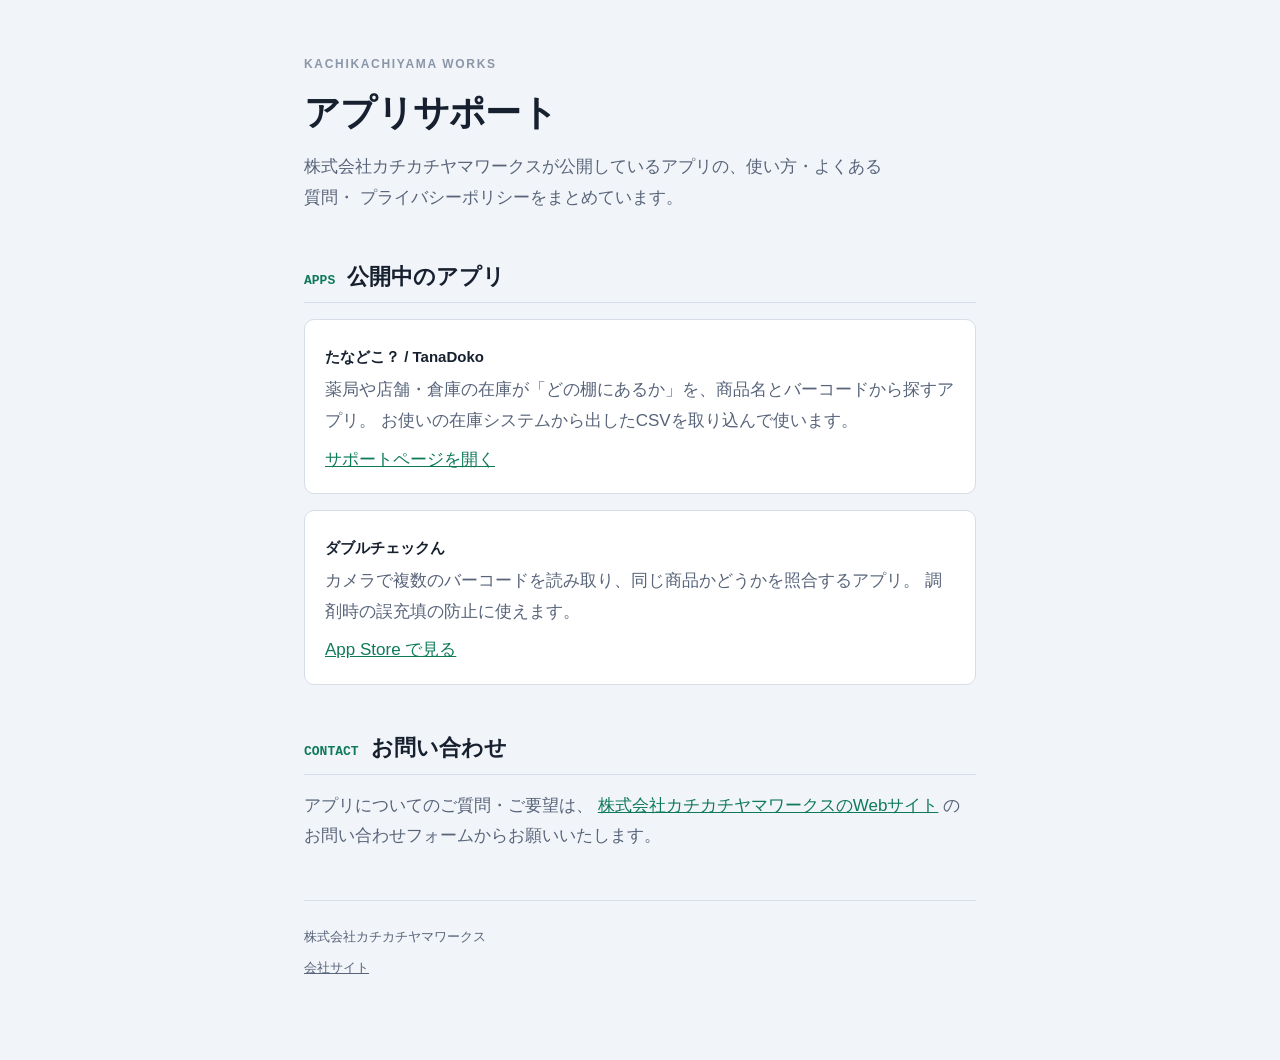
==== index.html @ bb8a9118 "feat: アプリサポートサイトを作成（たなどこ？のサポート・プライバシーポリシー・CSVガイド） App Store に登録するサポートURLとプライバシーポリシーURLの置き場所。 これまで Cl" ====
<!doctype html>
<html lang="ja">
<head>
<meta charset="utf-8">
<meta name="viewport" content="width=device-width,initial-scale=1">
<title>アプリサポート | 株式会社カチカチヤマワークス</title>
<meta name="description" content="株式会社カチカチヤマワークスが公開しているスマートフォンアプリのサポートページとプライバシーポリシーをまとめています。">
<link rel="stylesheet" href="/assets/style.css">
</head>
<body>
<div class="wrap">

  <header>
    <p class="eyebrow">KACHIKACHIYAMA WORKS</p>
    <h1>アプリサポート</h1>
    <p class="lede">
      株式会社カチカチヤマワークスが公開しているアプリの、使い方・よくある質問・
      プライバシーポリシーをまとめています。
    </p>
  </header>

  <section>
    <div class="sec-head">
      <span class="sec-num">APPS</span>
      <h2>公開中のアプリ</h2>
    </div>

    <div class="card">
      <h3>たなどこ？ / TanaDoko</h3>
      <p>
        薬局や店舗・倉庫の在庫が「どの棚にあるか」を、商品名とバーコードから探すアプリ。
        お使いの在庫システムから出したCSVを取り込んで使います。
      </p>
      <p>
        <a href="/tanadoko/">サポートページを開く</a>
      </p>
    </div>

    <div class="card">
      <h3>ダブルチェックん</h3>
      <p>
        カメラで複数のバーコードを読み取り、同じ商品かどうかを照合するアプリ。
        調剤時の誤充填の防止に使えます。
      </p>
      <p>
        <a href="https://apps.apple.com/jp/app/id6760579542">App Store で見る</a>
      </p>
    </div>
  </section>

  <section>
    <div class="sec-head">
      <span class="sec-num">CONTACT</span>
      <h2>お問い合わせ</h2>
    </div>
    <p>
      アプリについてのご質問・ご要望は、
      <a href="https://www.kachikachiyamaworks.com/">株式会社カチカチヤマワークスのWebサイト</a>
      のお問い合わせフォームからお願いいたします。
    </p>
  </section>

  <footer>
    <p>株式会社カチカチヤマワークス</p>
    <p><a href="https://www.kachikachiyamaworks.com/">会社サイト</a></p>
  </footer>

</div>
</body>
</html>
---- assets/style.css ----
/* 株式会社カチカチヤマワークス アプリサポートサイト 共通スタイル
 *
 * 配色は「たなどこ？」のアプリ内デザイン（ネイビー＋ミント）に合わせてある。
 * 明るいテーマを基準に定義し、ダークは変数だけ差し替える。 */

:root {
  --ground: #F1F4F8;
  --surface: #FFFFFF;
  --surface-sunk: #E8ECF3;
  --ink: #16202F;
  --ink-muted: #58647A;
  --ink-faint: #8B96A8;
  --line: #D6DDE7;
  --line-strong: #AEB9C8;
  --mint: #0E7A5A;
  --mint-soft: #DFF3EC;
  --mint-line: #7FCBB2;
  --amber: #8A5610;
  --amber-soft: #FAEFDA;
  --amber-line: #D9A85E;
  --btn-bg: #0F1A30;
  --btn-fg: #F4F7FB;
  --pair-a: #DFF3EC;
  --pair-a-line: #7FCBB2;
  --pair-b: #E3EBF9;
  --pair-b-line: #93B4E2;
  --shadow: 0 1px 2px rgba(15, 26, 48, .06), 0 8px 24px rgba(15, 26, 48, .07);

  --step: clamp(1rem, .82rem + .75vw, 1.0625rem);
  --sans: "Hiragino Sans", "Hiragino Kaku Gothic ProN", "Yu Gothic Medium",
          "Yu Gothic", "Noto Sans JP", -apple-system, BlinkMacSystemFont,
          "Segoe UI", Roboto, sans-serif;
  --mono: ui-monospace, SFMono-Regular, "SF Mono", Menlo, Consolas,
          "Courier New", "Hiragino Sans", monospace;
}

@media (prefers-color-scheme: dark) {
  :root {
    --ground: #0B1320;
    --surface: #141F31;
    --surface-sunk: #0F1A2A;
    --ink: #E6ECF4;
    --ink-muted: #9AA7BA;
    --ink-faint: #6E7C91;
    --line: #263449;
    --line-strong: #3A4B65;
    --mint: #52D3A8;
    --mint-soft: #10352B;
    --mint-line: #2C7A61;
    --amber: #EDAE4E;
    --amber-soft: #33260F;
    --amber-line: #7A5A22;
    --btn-bg: #52D3A8;
    --btn-fg: #06201A;
    --pair-a: #10352B;
    --pair-a-line: #2C7A61;
    --pair-b: #15263D;
    --pair-b-line: #3A5C85;
    --shadow: 0 1px 2px rgba(0, 0, 0, .4), 0 8px 24px rgba(0, 0, 0, .35);
  }
}

* { box-sizing: border-box; }

html { color-scheme: light dark; }

body {
  margin: 0;
  background: var(--ground);
  color: var(--ink);
  font-family: var(--sans);
  font-size: var(--step);
  line-height: 1.8;
  -webkit-font-smoothing: antialiased;
}

.wrap {
  max-width: 46rem;
  margin: 0 auto;
  padding: clamp(1.5rem, 1rem + 3vw, 3.5rem) clamp(1rem, .6rem + 2vw, 2rem) 5rem;
  display: flex;
  flex-direction: column;
  gap: clamp(2rem, 1.5rem + 2vw, 3rem);
}

h1, h2, h3 { text-wrap: balance; margin: 0; line-height: 1.4; }
p, ul, ol { margin: 0; }
p { color: var(--ink-muted); }
strong { color: var(--ink); font-weight: 700; }
a { color: var(--mint); }
a:focus-visible { outline: 2px solid var(--mint); outline-offset: 2px; border-radius: 3px; }
code { font-family: var(--mono); font-size: .875em; }

.eyebrow {
  font-size: .75rem;
  font-weight: 700;
  letter-spacing: .14em;
  color: var(--ink-faint);
  margin: 0 0 .75rem;
}

h1 {
  font-size: clamp(1.625rem, 1.3rem + 1.8vw, 2.25rem);
  font-weight: 800;
  letter-spacing: -.02em;
}

.lede { color: var(--ink-muted); margin-top: .875rem; max-width: 34em; }
.meta { font-family: var(--mono); font-size: .8125rem; color: var(--ink-faint); margin-top: 1rem; }

/* パンくず */
.crumbs { font-size: .8125rem; color: var(--ink-faint); }
.crumbs a { color: var(--ink-muted); text-decoration: none; }
.crumbs a:hover { text-decoration: underline; }

section { display: flex; flex-direction: column; gap: 1rem; }

.sec-head {
  display: flex;
  align-items: baseline;
  gap: .75rem;
  padding-bottom: .625rem;
  border-bottom: 1px solid var(--line);
}

.sec-num {
  font-family: var(--mono);
  font-size: .8125rem;
  font-weight: 700;
  color: var(--mint);
  flex: none;
}

h2 { font-size: clamp(1.125rem, 1rem + .6vw, 1.375rem); font-weight: 700; }
h3 { font-size: .9375rem; font-weight: 700; margin-top: .5rem; }

ul, ol { padding-left: 1.25rem; display: flex; flex-direction: column; gap: .375rem; }
li { color: var(--ink-muted); }

.card {
  background: var(--surface);
  border: 1px solid var(--line);
  border-radius: 10px;
  padding: 1.125rem 1.25rem;
  display: flex;
  flex-direction: column;
  gap: .5rem;
}

.callout {
  border-left: 3px solid var(--mint-line);
  background: var(--mint-soft);
  padding: .875rem 1.125rem;
  border-radius: 0 8px 8px 0;
}
.callout p { color: var(--ink); }

.note {
  border-left: 3px solid var(--amber-line);
  background: var(--amber-soft);
  padding: .875rem 1.125rem;
  border-radius: 0 8px 8px 0;
  font-size: .9375rem;
}
.note p, .note { color: var(--ink); }

.btn {
  font: inherit;
  font-weight: 700;
  align-self: flex-start;
  background: var(--btn-bg);
  color: var(--btn-fg);
  border: 1px solid var(--btn-bg);
  border-radius: 8px;
  padding: .625rem 1.25rem;
  text-decoration: none;
  cursor: pointer;
  transition: opacity .12s ease;
}
.btn:hover { opacity: .9; }
.btn:focus-visible { outline: 2px solid var(--mint); outline-offset: 3px; }

pre {
  margin: 0;
  padding: .875rem 1rem;
  background: var(--surface-sunk);
  border: 1px solid var(--line);
  border-radius: 8px;
  overflow-x: auto;
  font-family: var(--mono);
  font-size: .8125rem;
  line-height: 1.7;
  color: var(--ink);
}

.table-scroll { overflow-x: auto; }

table {
  border-collapse: collapse;
  width: 100%;
  min-width: 30rem;
  font-size: .9375rem;
  background: var(--surface);
  border: 1px solid var(--line-strong);
  border-radius: 8px;
  overflow: hidden;
}
th, td { text-align: left; padding: .625rem .875rem; border-bottom: 1px solid var(--line); vertical-align: top; }
thead th { background: var(--surface-sunk); font-weight: 700; font-size: .875rem; }
tbody tr:last-child th, tbody tr:last-child td { border-bottom: 0; }
tbody th { font-weight: 700; white-space: nowrap; }
td { color: var(--ink-muted); }

details {
  background: var(--surface);
  border: 1px solid var(--line);
  border-radius: 10px;
  padding: .875rem 1.125rem;
}
summary {
  cursor: pointer;
  font-weight: 700;
  font-size: .9375rem;
  list-style: none;
  display: flex;
  justify-content: space-between;
  gap: 1rem;
  align-items: center;
}
summary::-webkit-details-marker { display: none; }
summary::after { content: "＋"; color: var(--ink-faint); font-weight: 400; flex: none; }
details[open] summary::after { content: "−"; }
summary:focus-visible { outline: 2px solid var(--mint); outline-offset: 3px; border-radius: 4px; }
details p { margin-top: .625rem; color: var(--ink-muted); font-size: .9375rem; }

.faq { display: flex; flex-direction: column; gap: .75rem; }

footer {
  border-top: 1px solid var(--line);
  padding-top: 1.5rem;
  font-size: .8125rem;
  color: var(--ink-faint);
  display: flex;
  flex-direction: column;
  gap: .5rem;
}
footer a { color: var(--ink-muted); }
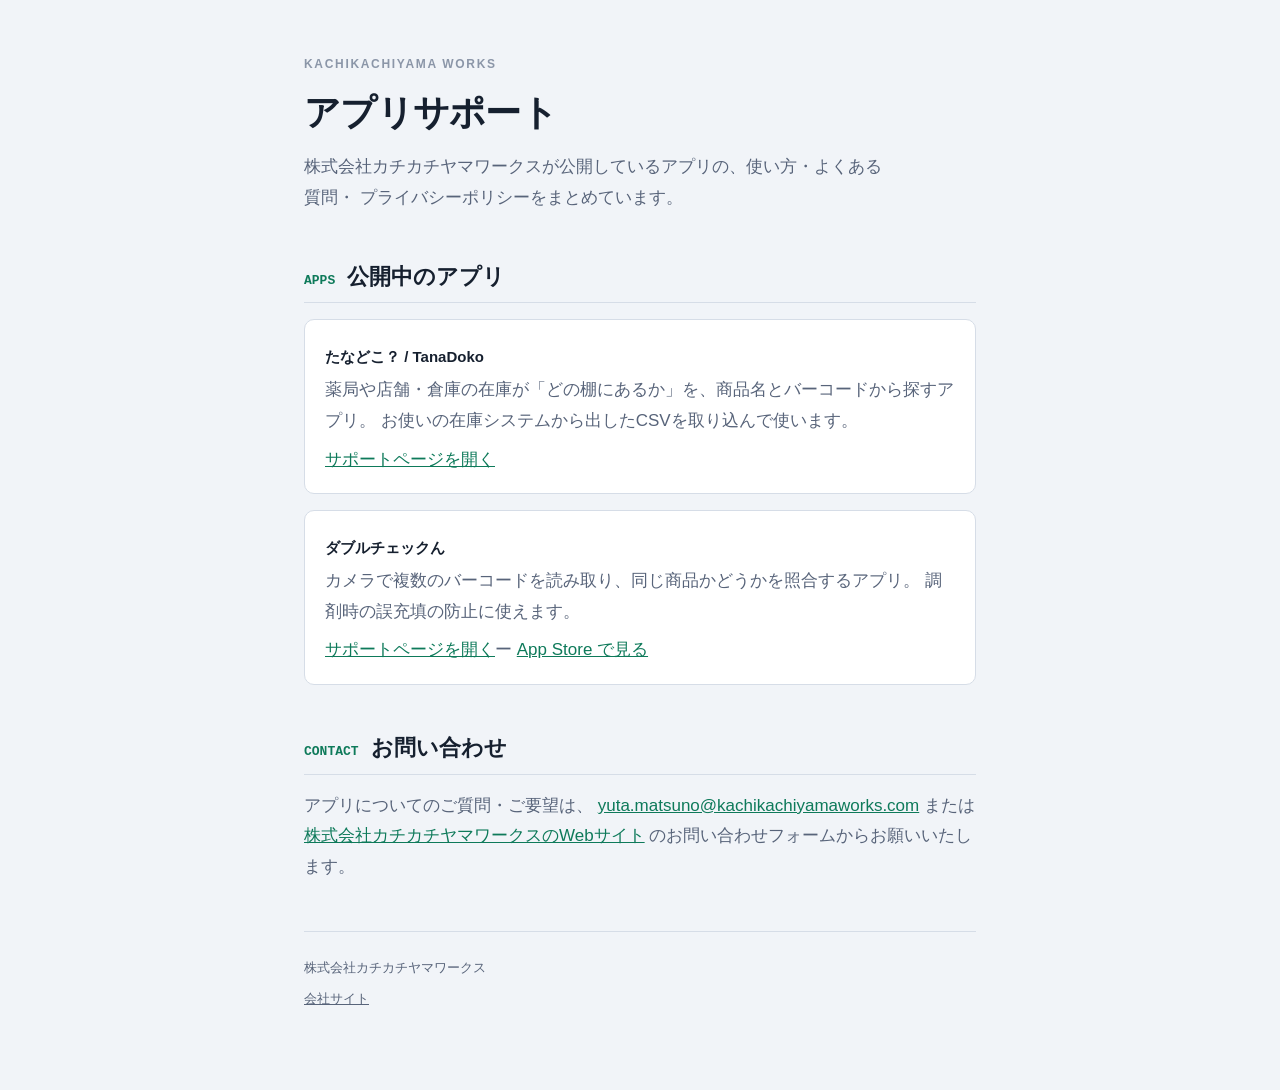
==== commit 39d1e344: "feat: ダブルチェックんのサポート・プライバシーポリシーを追加 法人サイト(Jimdo)にあった「iOSアプリ共通」の汎用ポリシーをアプリ別に分けた。 汎用版はカメラについて何も書いていなかったが" ====
--- a/index.html
+++ b/index.html
@@ -43,6 +43,7 @@
         調剤時の誤充填の防止に使えます。
       </p>
       <p>
+        <a href="/doublecheckun/">サポートページを開く</a>ー
         <a href="https://apps.apple.com/jp/app/id6760579542">App Store で見る</a>
       </p>
     </div>
@@ -55,6 +56,8 @@
     </div>
     <p>
       アプリについてのご質問・ご要望は、
+      <a href="mailto:yuta.matsuno@kachikachiyamaworks.com">yuta.matsuno@kachikachiyamaworks.com</a>
+      または
       <a href="https://www.kachikachiyamaworks.com/">株式会社カチカチヤマワークスのWebサイト</a>
       のお問い合わせフォームからお願いいたします。
     </p>
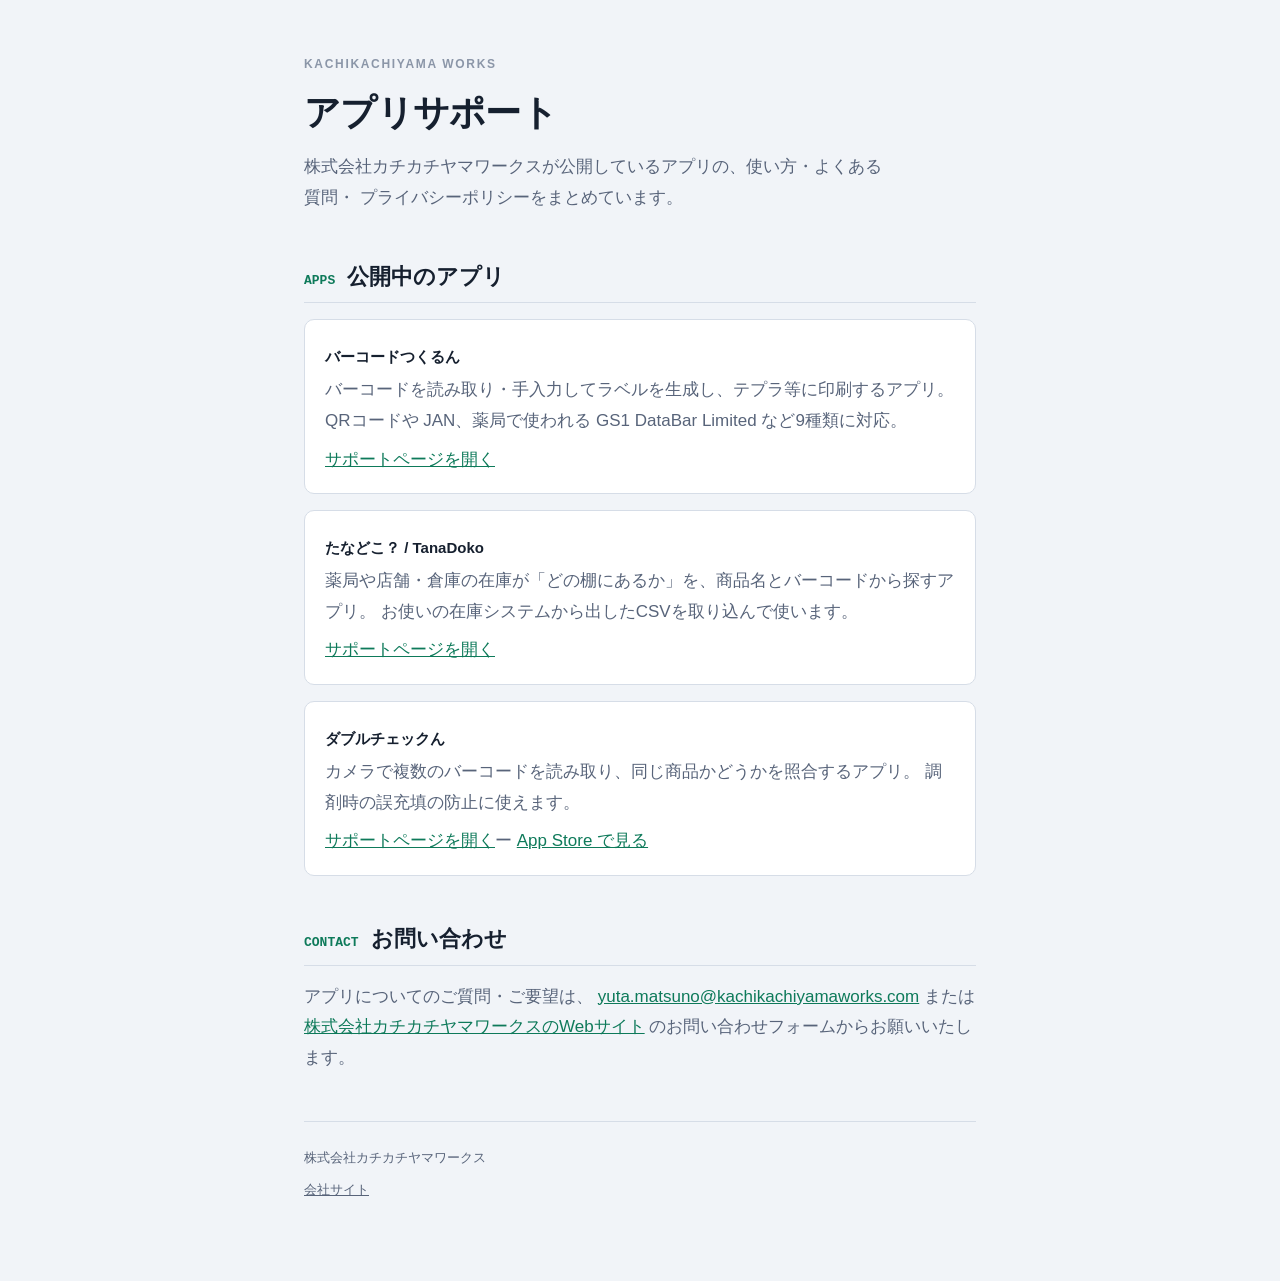
==== commit 3073b1e9: "feat: バーコードつくるんのサポートページとプライバシーポリシーを追加 Co-Authored-By: Claude Fable 5 <noreply@anthropic.com> Claude-" ====
--- a/index.html
+++ b/index.html
@@ -23,6 +23,17 @@
     <div class="sec-head">
       <span class="sec-num">APPS</span>
       <h2>公開中のアプリ</h2>
+    </div>
+
+    <div class="card">
+      <h3>バーコードつくるん</h3>
+      <p>
+        バーコードを読み取り・手入力してラベルを生成し、テプラ等に印刷するアプリ。
+        QRコードや JAN、薬局で使われる GS1 DataBar Limited など9種類に対応。
+      </p>
+      <p>
+        <a href="/barcodetsukurun/">サポートページを開く</a>
+      </p>
     </div>
 
     <div class="card">
